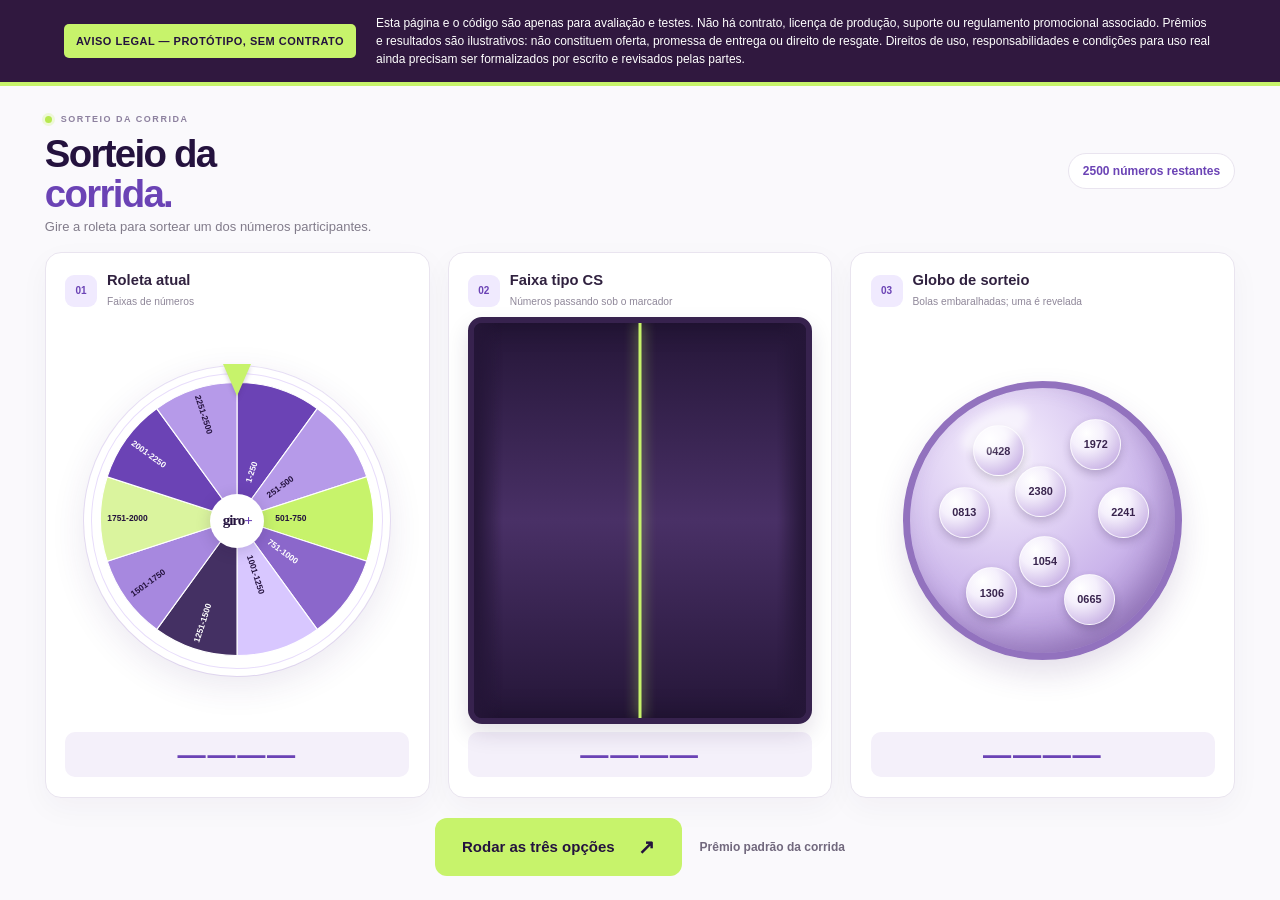
==== index.html @ d80c9647 "working dir" ====
<!doctype html>
<html lang="pt-BR"><head><meta charset="utf-8"><meta name="viewport" content="width=device-width,initial-scale=1"><meta name="theme-color" content="#24123e"><title>Giro+ - Comparativo de sorteio</title><link rel="stylesheet" href="style.css"><link rel="stylesheet" href="kiosk.css"><link rel="stylesheet" href="legal.css"><link rel="stylesheet" href="raffle.css"><link rel="stylesheet" href="compare.css"></head>
<body class="wheel-page compare-page"><header class="topbar"><a class="brand" href="index.html"><span class="brand-mark">&#10022;</span> giro<span class="brand-light">+</span></a><a class="admin-link" href="admin.html">Painel admin <span>&#8599;</span></a></header>
<aside class="prototype-legal" role="note"><strong class="legal-badge">AVISO LEGAL &mdash; PROT&Oacute;TIPO, SEM CONTRATO</strong><p>Esta p&aacute;gina e o c&oacute;digo s&atilde;o apenas para avalia&ccedil;&atilde;o e testes. N&atilde;o h&aacute; contrato, licen&ccedil;a de produ&ccedil;&atilde;o, suporte ou regulamento promocional associado. Pr&ecirc;mios e resultados s&atilde;o ilustrativos: n&atilde;o constituem oferta, promessa de entrega ou direito de resgate. Direitos de uso, responsabilidades e condi&ccedil;&otilde;es para uso real ainda precisam ser formalizados por escrito e revisados pelas partes.</p></aside>
<main class="compare-shell"><section class="compare-heading"><div><span class="eyebrow"><i></i> SORTEIO DA CORRIDA</span><h1 id="wheelTitle">Sorteie um<br><em>n&uacute;mero.</em></h1><p id="wheelSubtitle">Um n&uacute;mero aleat&oacute;rio de 1 a 2500. O mesmo resultado aparece nas tr&ecirc;s propostas.</p></div><span id="numberCount" class="prize-count">2500 n&uacute;meros restantes</span></section>
<section class="variant-grid" aria-label="Compare tr&ecirc;s estilos de sorteio">
  <article class="variant-card"><div class="variant-title"><span class="variant-index">01</span><div><h2>Roleta atual</h2><small>Faixas de n&uacute;meros</small></div></div><div class="current-wheel-stage"><div class="wheel-frame"><div class="wheel-pointer"></div><svg id="wheelSvg" viewBox="0 0 500 500" role="img" aria-label="Roleta de faixas de n&uacute;meros"></svg><div class="wheel-hub"><span>giro</span><b>+</b></div></div></div><div class="variant-result" id="wheelNumberResult">&mdash;&mdash;&mdash;&mdash;</div></article>
  <article class="variant-card"><div class="variant-title"><span class="variant-index">02</span><div><h2>Faixa tipo CS</h2><small>N&uacute;meros passando sob o marcador</small></div></div><div class="crate-window"><div class="crate-marker"></div><div class="crate-track" id="crateTrack"></div></div><div class="variant-result" id="crateNumberResult">&mdash;&mdash;&mdash;&mdash;</div></article>
  <article class="variant-card"><div class="variant-title"><span class="variant-index">03</span><div><h2>Globo de sorteio</h2><small>Bolas embaralhadas; uma &eacute; revelada</small></div></div><div class="globe-stage"><div class="lottery-globe" id="lotteryGlobe"><span class="globe-shine"></span><div class="ball-cloud"><i class="number-ball ball-a">0428</i><i class="number-ball ball-b">1972</i><i class="number-ball ball-c">0813</i><i class="number-ball ball-d">2241</i><i class="number-ball ball-e">1306</i><i class="number-ball ball-f">0665</i><i class="number-ball ball-g">2380</i><i class="number-ball ball-h">1054</i></div><div class="globe-winner" id="globeWinner">----</div></div></div><div class="variant-result" id="globeNumberResult">&mdash;&mdash;&mdash;&mdash;</div></article>
</section>
<section class="compare-controls"><button id="spinButton" class="button button-lime" type="button">Rodar as tr&ecirc;s op&ccedil;&otilde;es <span>&#8599;</span></button><span id="prizeNameLabel" class="prize-label">Pr&ecirc;mio padr&atilde;o da corrida</span></section></main>
<footer class="footer"><span>UM SORTEIO <b>&#10022;</b> TR&Ecirc;S FORMAS DE REVELAR</span><span>1 A 2500 &bull; SEM REPETI&Ccedil;&Atilde;O</span></footer>
<dialog id="resultDialog" class="result-dialog"><button id="closeDialog" class="dialog-close" aria-label="Fechar">&times;</button><span class="eyebrow"><i></i> N&Uacute;MERO SORTEADO</span><div class="result-image number-result-image" id="resultImage">#0000</div><h2 id="resultNumber">N&uacute;mero 0000</h2><p id="resultDescription">Pr&ecirc;mio padr&atilde;o da corrida</p><div class="winner-mark">&#10022;</div><button id="doneButton" class="button button-lime">Continuar <span>&#8599;</span></button></dialog><script src="app.js"></script></body></html>
---- style.css ----
:root{--ink:#24123e;--purple:#6b43b5;--lilac:#d8c7ff;--lime:#c7f36b;--paper:#faf9fc;--muted:#878091;--line:#edeaf2}*{box-sizing:border-box}body{margin:0;background:var(--paper);color:var(--ink);font-family:'DM Sans',Arial,sans-serif}.topbar{height:80px;padding:0 7.2%;display:flex;align-items:center;justify-content:space-between;border-bottom:1px solid rgba(36,18,62,.07);position:relative;z-index:2}.brand{text-decoration:none;color:var(--ink);font:800 24px Manrope,sans-serif;letter-spacing:-1.5px}.brand-mark{color:var(--purple);font-size:21px;margin-right:6px}.brand-light{color:var(--purple)}.admin-link{font-size:12px;font-weight:700;letter-spacing:.02em;color:var(--ink);text-decoration:none}.admin-link span{color:var(--purple);margin-left:5px}.wheel-page{min-height:100vh;background:radial-gradient(ellipse at 77% 53%,#f1eaff 0,rgba(241,234,255,.36) 27%,transparent 54%),#faf9fc}.wheel-layout{max-width:1200px;margin:0 auto;min-height:calc(100vh - 140px);padding:48px 7.2% 42px;display:grid;grid-template-columns: .85fr 1.15fr;align-items:center;gap:35px}.wheel-copy{padding-bottom:15px}.eyebrow{display:inline-flex;align-items:center;gap:9px;color:#8d819f;font-size:9px;font-weight:700;letter-spacing:.17em}.eyebrow i,.admin-bottom i,.live-pill i{display:inline-block;width:7px;height:7px;border-radius:50%;background:#b7e84f;box-shadow:0 0 0 3px rgba(199,243,107,.25)}h1,h2,p{margin-top:0}.wheel-copy h1,.admin-heading h1{font:600 clamp(47px,5.2vw,68px)/1.06 Manrope,sans-serif;letter-spacing:-3.6px;margin:23px 0 17px}.wheel-copy h1 em,.admin-heading h1 em{font-style:normal;color:var(--purple)}.wheel-copy>p,.admin-heading p{color:#817b8a;font-size:14px;line-height:1.7;margin:0 0 30px}.wheel-cta{display:flex;align-items:center;gap:16px;flex-wrap:wrap}.button{height:49px;padding:0 21px;border:0;border-radius:8px;font:700 12px 'DM Sans',sans-serif;display:inline-flex;align-items:center;justify-content:center;gap:23px;cursor:pointer;transition:transform .18s,box-shadow .18s}.button:hover{transform:translateY(-2px);box-shadow:0 8px 20px #24123e1c}.button:disabled{opacity:.55;cursor:wait;transform:none}.button span{font-size:16px}.button-lime{background:var(--lime);color:var(--ink)}.button-purple{background:var(--purple);color:white}.button-dark{background:var(--ink);color:white}.prize-count{font-size:11px;color:#918a9a}.event-note{display:flex;align-items:center;gap:12px;margin-top:53px;color:#817b8a;font-size:11px;line-height:1.7}.event-note strong{color:var(--ink);font-weight:700}.note-icon{width:34px;height:34px;background:#eee7fc;color:var(--purple);border-radius:10px;display:grid;place-items:center;font-size:17px}.wheel-stage{display:flex;align-items:center;flex-direction:column;position:relative}.wheel-glow{position:absolute;width:min(90%,470px);aspect-ratio:1;border-radius:50%;background:#d6c3ff52;filter:blur(32px);top:6%;}.wheel-frame{position:relative;width:min(100%,460px);aspect-ratio:1;padding:16px;border-radius:50%;background:white;box-shadow:0 25px 65px #42246d20,0 0 0 1px #ece4f8;z-index:1}.wheel-frame:before{content:'';position:absolute;inset:7px;border:1px solid #e8ddfb;border-radius:50%;pointer-events:none}.wheel-frame svg{height:100%;width:100%;border-radius:50%;transition:transform 5.4s cubic-bezier(.12,.73,.08,1)}.wheel-pointer{position:absolute;z-index:2;top:-2px;left:50%;transform:translateX(-50%);width:0;height:0;border-left:14px solid transparent;border-right:14px solid transparent;border-top:36px solid var(--lime);filter:drop-shadow(0 3px 2px #421c5830)}.wheel-hub{position:absolute;z-index:2;top:50%;left:50%;transform:translate(-50%,-50%);width:73px;height:73px;border-radius:50%;background:white;box-shadow:0 3px 15px #24123e2b;display:flex;align-items:center;justify-content:center;font:800 18px Manrope;letter-spacing:-1px}.wheel-hub b{color:var(--purple)}.wheel-caption{display:flex;align-items:center;gap:12px;margin-top:22px;color:#988ea6;font-size:8px;letter-spacing:.15em;font-weight:700}.caption-line{height:1px;width:29px;background:#dcd3e8}.footer{height:60px;padding:0 7.2%;display:flex;align-items:center;justify-content:space-between;border-top:1px solid #eeeaf3;color:#9a93a2;font-size:8px;font-weight:700;letter-spacing:.13em}.footer b{color:var(--purple);font-size:12px;margin:0 4px}.result-dialog{width:min(410px,calc(100% - 32px));border:0;border-radius:18px;padding:39px;text-align:center;color:var(--ink);box-shadow:0 25px 100px #24123e42;overflow:visible}.result-dialog::backdrop{background:#211136a8;backdrop-filter:blur(5px)}.result-dialog .eyebrow{justify-content:center}.dialog-close{position:absolute;right:14px;top:12px;border:0;background:transparent;font-size:25px;color:#93899f;cursor:pointer}.result-image{height:115px;width:150px;margin:24px auto 13px;border-radius:15px;background:#f2ecfb center/cover no-repeat;display:grid;place-items:center;color:var(--purple);font-size:34px}.result-dialog h2{font:800 28px Manrope;letter-spacing:-1px;margin:0 0 8px}.result-dialog p{color:#817b8a;font-size:13px;line-height:1.6;margin:0 0 20px}.winner-mark{position:absolute;top:91px;right:90px;color:#a77cf1}.admin-page{background:#f8f7fa;min-height:100vh}.admin-shell{max-width:1120px;margin:0 auto;padding:52px 35px 35px}.admin-heading{display:flex;align-items:flex-end;justify-content:space-between;margin-bottom:35px}.admin-heading h1{font-size:47px;margin:14px 0 10px;letter-spacing:-2.4px}.admin-heading p{margin-bottom:0;font-size:13px}.live-pill{margin-bottom:15px;border:1px solid #e9e5ef;background:white;padding:11px 14px;border-radius:30px;color:#726b7b;font-size:10px;display:flex;align-items:center;gap:9px}.live-pill i{width:6px;height:6px}.admin-grid{display:grid;grid-template-columns:.82fr 1.18fr;gap:19px;align-items:start}.panel{background:white;border:1px solid #efedf2;border-radius:14px;padding:25px 26px;box-shadow:0 5px 20px #29164908}.panel-title{display:flex;align-items:center;gap:13px;margin-bottom:24px}.panel-icon{height:38px;width:38px;display:grid;place-items:center;border-radius:10px;background:#f0eafe;color:var(--purple);font-size:18px}.lime-icon{background:#f2f8e6;color:#739f26}.panel-title h2{font:700 16px Manrope;margin:0 0 4px;letter-spacing:-.3px}.panel-title p{font-size:10px;color:#928c99;margin:0;line-height:1.5}.settings-form,.prize-form{display:flex;flex-direction:column;gap:16px}.settings-form label,.prize-form label{display:flex;flex-direction:column;gap:7px;color:#686170;font-size:10px;font-weight:700}.settings-form input,.prize-form input:not([type=file]){width:100%;height:40px;border:1px solid #e9e6ed;border-radius:7px;padding:0 12px;color:var(--ink);font:500 11px 'DM Sans',sans-serif;outline:none;background:white}.settings-form input:focus,.prize-form input:focus{border-color:#a889dc;box-shadow:0 0 0 3px #6b43b514}.settings-form .button{margin-top:4px;width:max-content;height:42px}.offline-note{border-top:1px solid #f0edf3;margin-top:22px;padding-top:18px;display:flex;gap:10px;color:var(--purple);font-size:15px}.offline-note div{display:flex;flex-direction:column;gap:4px}.offline-note b{font-size:10px;color:#554d61}.offline-note small{font-size:9px;color:#96909d}.prizes-title{margin-bottom:20px}.count-chip{margin-left:auto;padding:6px 9px;background:#f4f8eb;border-radius:20px;color:#718b38;font-size:9px;font-weight:700;white-space:nowrap}.prize-form{padding:17px;background:#faf9fc;border:1px solid #f0edf4;border-radius:10px;gap:12px}.form-row{display:grid;grid-template-columns:1fr 90px;gap:12px}.prize-form input:not([type=file]){height:36px;background:white}.image-row{display:flex;align-items:center;gap:12px}.image-picker{height:49px;flex:1;border:1px dashed #dcd5e6;border-radius:7px;padding:0 11px;flex-direction:row!important;align-items:center;cursor:pointer}.image-picker input{position:absolute;width:1px;height:1px;opacity:0}.upload-icon{height:27px;width:27px;border-radius:7px;background:#efe9fa;display:grid;place-items:center;color:var(--purple);font-size:15px}.image-picker span:last-child{display:flex;flex-direction:column;gap:3px}.image-picker b{font-size:9px;color:#5e5668}.image-picker small{font-size:8px;color:#9b95a1;font-weight:400}.image-preview{width:50px;height:49px;border-radius:7px;background:#f0eafe center/cover;display:grid;place-items:center;color:var(--purple);font-size:18px}.prize-form>.button{height:40px;width:max-content;font-size:10px}.prize-list{margin-top:8px}.prize-row{display:flex;align-items:center;gap:12px;padding:13px 1px;border-bottom:1px solid #f0edf2}.prize-thumb{width:42px;height:42px;border-radius:9px;flex:none;display:grid;place-items:center;background:#f1ebfa center/cover;color:var(--purple);font-size:17px}.prize-info{min-width:0;flex:1}.prize-info b{display:block;font-size:11px;color:#383043;white-space:nowrap;overflow:hidden;text-overflow:ellipsis}.prize-info small{display:block;color:#938d9a;font-size:9px;margin-top:4px;white-space:nowrap;overflow:hidden;text-overflow:ellipsis}.stock-control{display:flex;align-items:center;gap:7px;color:#706a77;font-size:10px}.stock-control button,.delete-prize{border:0;background:#f4f1f7;color:#6b43b5;border-radius:6px;width:24px;height:24px;font-weight:700;cursor:pointer}.delete-prize{margin-left:7px;color:#a38ea8;background:transparent;font-size:15px}.empty-state{padding:30px 10px;display:flex;flex-direction:column;align-items:center;gap:7px;color:#aaa2b1}.empty-state span{font-size:22px;color:#a88ad8}.empty-state b{font-size:11px;color:#716a7b}.empty-state small{font-size:9px}.admin-bottom{display:flex;justify-content:space-between;padding:18px 3px;color:#9a93a2;font-size:8px;letter-spacing:.13em;font-weight:700}.admin-bottom span{display:flex;align-items:center;gap:8px}.admin-bottom i{width:6px;height:6px}.admin-bottom a{font-size:10px;letter-spacing:0;text-decoration:none;color:var(--purple)}.admin-bottom b{margin-left:5px}
.form-actions{display:flex;align-items:center;gap:13px}.cancel-edit{border:0;background:transparent;color:#82798c;font:600 10px 'DM Sans',sans-serif;cursor:pointer}.prize-row .edit-prize{border:0;background:#f4f1f7;color:#6b43b5;border-radius:6px;padding:6px 8px;font:600 9px 'DM Sans',sans-serif;cursor:pointer}
@media(max-width:800px){.topbar{height:67px;padding:0 22px}.wheel-layout{grid-template-columns:1fr;padding:44px 24px 35px;gap:28px}.wheel-copy{text-align:center}.wheel-copy h1{font-size:52px;margin:17px 0 12px}.wheel-copy>p{margin-bottom:21px}.wheel-cta{justify-content:center}.event-note{justify-content:center;margin-top:22px}.wheel-frame{width:min(88vw,410px)}.wheel-stage{order:2}.footer{padding:0 22px}.admin-shell{padding:36px 20px 25px}.admin-heading{align-items:flex-start;flex-direction:column;gap:13px}.admin-heading h1{font-size:43px}.live-pill{margin:0}.admin-grid{grid-template-columns:1fr}.settings-panel,.prizes-panel{padding:21px}.admin-bottom{gap:15px;align-items:flex-start;flex-direction:column}}@media(max-width:420px){.wheel-copy h1{font-size:44px}.wheel-frame{padding:12px}.wheel-caption{font-size:7px;gap:7px}.wheel-caption .caption-line{width:18px}.prizes-title{flex-wrap:wrap}.count-chip{margin-left:auto}}
---- kiosk.css ----
.wheel-page {
  display: flex;
  flex-direction: column;
  height: 100vh;
  height: 100svh;
  min-height: 100vh;
  min-height: 100svh;
  overflow-x: hidden;
  background: #faf9fc;
}

.wheel-page .topbar,
.wheel-page .footer,
.wheel-page .event-note,
.wheel-page .wheel-caption,
.wheel-page .wheel-glow,
.wheel-page .wheel-copy .eyebrow,
.wheel-page .admin-link {
  display: none;
}

.wheel-page .wheel-layout {
  flex: 1 1 auto;
  max-width: 1500px;
  min-height: 0;
  grid-template-columns: minmax(340px, .8fr) minmax(500px, 1.2fr);
  gap: clamp(24px, 5vw, 80px);
  padding: clamp(24px, 5vh, 64px) clamp(28px, 6vw, 90px);
}

.wheel-page .wheel-copy {
  padding: 0;
}

.wheel-page .wheel-copy h1 {
  font-size: clamp(58px, 6.3vw, 86px);
  letter-spacing: -4px;
  margin: 0 0 20px;
}

.wheel-page .wheel-copy > p {
  font-size: clamp(17px, 1.5vw, 21px);
  margin: 0 0 34px;
}

.wheel-page .wheel-cta {
  gap: 18px;
}

.wheel-page .wheel-cta .button {
  min-height: 64px;
  padding: 0 28px;
  border-radius: 12px;
  font-size: 17px;
  gap: 28px;
}

.wheel-page .wheel-cta .button span {
  font-size: 22px;
}

.wheel-page .prize-count {
  font-size: 14px;
}

.wheel-page .wheel-frame {
  width: min(100%, 52vh, 650px);
  padding: 19px;
}

.wheel-page .wheel-pointer {
  border-left-width: 19px;
  border-right-width: 19px;
  border-top-width: 45px;
}

.wheel-page .wheel-hub {
  width: 90px;
  height: 90px;
  font-size: 22px;
}

@media (orientation: portrait) {
  .wheel-page .wheel-layout {
    display: flex;
    flex-direction: column;
    justify-content: center;
    gap: clamp(16px, 3vh, 34px);
    padding: clamp(18px, 3vh, 38px) 24px;
  }

  .wheel-page .wheel-copy {
    width: min(100%, 720px);
    text-align: center;
  }

  .wheel-page .wheel-copy h1 {
    font-size: clamp(40px, 7vw, 68px);
    letter-spacing: -2.5px;
    margin: 0 0 10px;
  }

  .wheel-page .wheel-copy > p {
    font-size: clamp(15px, 2.1vw, 20px);
    margin: 0 0 18px;
  }

  .wheel-page .wheel-cta {
    justify-content: center;
  }

  .wheel-page .wheel-frame {
    width: min(76vw, 47vh, 700px);
    padding: 15px;
  }
}

@media (max-width: 800px) and (orientation: landscape) {
  .wheel-page .wheel-layout {
    min-height: 100vh;
    min-height: 100svh;
    grid-template-columns: minmax(230px, .8fr) minmax(260px, 1.2fr);
    gap: 18px;
    padding: 18px 24px;
  }

  .wheel-page .wheel-copy h1 {
    font-size: clamp(38px, 7vh, 58px);
    letter-spacing: -2px;
    margin: 0 0 12px;
  }

  .wheel-page .wheel-copy > p {
    font-size: 15px;
    margin-bottom: 18px;
  }

  .wheel-page .wheel-cta .button {
    min-height: 54px;
    padding: 0 17px;
    font-size: 14px;
  }

  .wheel-page .wheel-frame {
    width: min(100%, 50vh);
    padding: 12px;
  }
}
---- legal.css ----
.prototype-legal {
  position: relative;
  z-index: 5;
  display: grid;
  grid-template-columns: max-content minmax(0, 1fr);
  align-items: center;
  gap: 14px 20px;
  padding: 14px clamp(18px, 5vw, 72px);
  border-bottom: 4px solid #c7f36b;
  background: #30183f;
  color: #fff;
  font: 500 12px/1.5 Arial, sans-serif;
}

.prototype-legal .legal-badge {
  padding: 9px 12px;
  border-radius: 5px;
  background: #c7f36b;
  color: #24123e;
  font-size: 11px;
  font-weight: 800;
  letter-spacing: .045em;
  white-space: nowrap;
}

.prototype-legal p {
  max-width: 1450px;
  margin: 0;
}

.wheel-page .wheel-layout {
  min-height: 0;
}

@media (max-width: 800px) {
  .prototype-legal {
    grid-template-columns: 1fr;
    gap: 7px;
    padding: 10px 14px;
    font-size: 11px;
    line-height: 1.35;
  }

  .prototype-legal .legal-badge {
    justify-self: start;
    padding: 6px 9px;
    font-size: 10px;
  }
}
---- raffle.css ----
.raffle-stats {
  display: grid;
  grid-template-columns: repeat(2, minmax(0, 1fr));
  gap: 16px;
  margin-bottom: 19px;
}

.stat-card {
  display: flex;
  min-height: 122px;
  flex-direction: column;
  align-items: flex-start;
  justify-content: center;
  gap: 5px;
}

.stat-card > span {
  color: #80788a;
  font-size: 9px;
  font-weight: 800;
  letter-spacing: .12em;
}

.stat-card > b {
  color: #6b43b5;
  font: 800 36px/1.1 Manrope, Arial, sans-serif;
  letter-spacing: -1.5px;
}

.stat-card > small {
  color: #928c99;
  font-size: 10px;
}

.settings-form label {
  margin-bottom: 1px;
}

.reset-draw {
  width: 100%;
  margin-top: 22px;
  padding: 12px;
  border: 1px solid #eedbdf;
  border-radius: 7px;
  background: #fff8f8;
  color: #a3475a;
  font: 700 10px 'DM Sans', Arial, sans-serif;
  cursor: pointer;
}

.winner-history {
  max-height: 430px;
  overflow-y: auto;
}

.winner-row {
  display: flex;
  align-items: center;
  gap: 12px;
  padding: 13px 2px;
  border-bottom: 1px solid #f0edf2;
}

.winner-order {
  display: grid;
  width: 29px;
  height: 29px;
  flex: none;
  place-items: center;
  border-radius: 8px;
  background: #f0eafe;
  color: #6b43b5;
  font-size: 10px;
  font-weight: 800;
}

.winner-row b {
  flex: 1;
  color: #383043;
  font: 700 13px Manrope, Arial, sans-serif;
}

.winner-row small {
  color: #928c99;
  font-size: 9px;
}

.number-result-image {
  width: 210px;
  height: 130px;
  background: #f0eafe;
  color: #6b43b5;
  font: 800 42px Manrope, Arial, sans-serif;
}

@media (max-width: 800px) {
  .raffle-stats {
    gap: 10px;
  }

  .stat-card {
    min-height: 105px;
    padding: 17px;
  }

  .stat-card > b {
    font-size: 30px;
  }

  .winner-row small {
    max-width: 125px;
    text-align: right;
  }
}
---- compare.css ----
.compare-page .topbar,
.compare-page .footer {
  display: none;
}

.compare-page {
  min-height: 100vh;
  min-height: 100svh;
}

.compare-shell {
  display: flex;
  min-height: 0;
  flex: 1 1 auto;
  flex-direction: column;
  gap: clamp(12px, 2vh, 24px);
  width: 100%;
  max-width: 1720px;
  margin: 0 auto;
  padding: clamp(16px, 2.5vh, 28px) clamp(18px, 3.5vw, 58px);
}

.compare-heading {
  display: flex;
  align-items: center;
  justify-content: space-between;
  gap: 22px;
}

.compare-heading h1 {
  margin: 7px 0 5px;
  font: 700 clamp(28px, 3vw, 42px)/1.05 Manrope, Arial, sans-serif;
  letter-spacing: -1.7px;
}

.compare-heading h1 em {
  color: #6b43b5;
  font-style: normal;
}

.compare-heading p {
  margin: 0;
  color: #817b8a;
  font-size: 13px;
}

.compare-heading .prize-count {
  flex: none;
  padding: 10px 14px;
  border: 1px solid #e9e4ef;
  border-radius: 24px;
  background: #fff;
  color: #6b43b5;
  font-size: 12px;
  font-weight: 700;
}

.variant-grid {
  display: grid;
  min-height: 0;
  flex: 1 1 auto;
  grid-template-columns: repeat(3, minmax(0, 1fr));
  gap: clamp(10px, 1.4vw, 22px);
}

.variant-card {
  display: flex;
  min-width: 0;
  flex-direction: column;
  align-items: center;
  justify-content: space-between;
  gap: 8px;
  padding: clamp(12px, 1.5vw, 22px);
  overflow: hidden;
  border: 1px solid #e9e4ef;
  border-radius: 16px;
  background: #fff;
  box-shadow: 0 10px 30px #2916490a;
}

.variant-title {
  display: flex;
  width: 100%;
  align-items: center;
  gap: 10px;
}

.variant-index {
  display: grid;
  width: 32px;
  height: 32px;
  flex: none;
  place-items: center;
  border-radius: 9px;
  background: #f0eafe;
  color: #6b43b5;
  font-size: 10px;
  font-weight: 800;
}

.variant-title h2 {
  margin: 0 0 3px;
  color: #30213f;
  font: 700 clamp(13px, 1.15vw, 17px) Manrope, Arial, sans-serif;
}

.variant-title small {
  color: #8f8799;
  font-size: clamp(9px, .8vw, 11px);
}

.current-wheel-stage {
  display: grid;
  width: 100%;
  flex: 1;
  place-items: center;
}

.compare-page .wheel-frame {
  width: min(100%, 34vh, 390px);
  padding: 12px;
  box-shadow: 0 10px 35px #42246d1b, 0 0 0 1px #ece4f8;
}

.compare-page .wheel-hub {
  width: 54px;
  height: 54px;
  font-size: 15px;
}

.compare-page .wheel-pointer {
  border-left-width: 14px;
  border-right-width: 14px;
  border-top-width: 32px;
}

.variant-result {
  display: grid;
  min-height: 45px;
  width: 100%;
  place-items: center;
  border-radius: 10px;
  background: #f4f0fa;
  color: #6b43b5;
  font: 800 clamp(19px, 2.2vw, 30px) Manrope, Arial, sans-serif;
  letter-spacing: .06em;
}

.crate-window {
  position: relative;
  display: flex;
  width: 100%;
  height: clamp(150px, 25vh, 270px);
  flex: 1;
  align-items: center;
  overflow: hidden;
  border: 6px solid #37224e;
  border-radius: 14px;
  background: linear-gradient(180deg, #251638, #493066 50%, #251638);
  box-shadow: inset 0 0 25px #120b1f8c, 0 10px 22px #24123e20;
}

.crate-window::before,
.crate-window::after {
  position: absolute;
  z-index: 2;
  top: 0;
  bottom: 0;
  width: 28px;
  content: '';
  pointer-events: none;
}

.crate-window::before {
  left: 0;
  background: linear-gradient(90deg, #251638, transparent);
}

.crate-window::after {
  right: 0;
  background: linear-gradient(270deg, #251638, transparent);
}

.crate-track {
  display: flex;
  height: 100%;
  align-items: center;
  gap: 10px;
  padding: 0 12px;
  transform: translateX(0);
  will-change: transform;
}

.crate-cell {
  display: grid;
  width: clamp(72px, 7vw, 100px);
  height: clamp(90px, 14vh, 145px);
  flex: none;
  place-items: center;
  border: 2px solid #a98ad4;
  border-radius: 9px;
  background: linear-gradient(145deg, #f6f0ff, #d4c1f1);
  box-shadow: inset 0 0 0 4px #fff8;
  color: #30213f;
  font: 800 clamp(16px, 1.6vw, 23px) Manrope, Arial, sans-serif;
}

.crate-cell.is-winner {
  border-color: #d8ff89;
  background: linear-gradient(145deg, #e9ffb8, #c7f36b);
  box-shadow: 0 0 24px #c7f36b9c, inset 0 0 0 4px #fff9;
  color: #24123e;
}

.crate-marker {
  position: absolute;
  z-index: 3;
  top: 0;
  bottom: 0;
  left: 50%;
  width: 3px;
  transform: translateX(-50%);
  background: #c7f36b;
  box-shadow: 0 0 13px #c7f36b;
}

.globe-stage {
  display: grid;
  width: 100%;
  flex: 1;
  place-items: center;
}

.lottery-globe {
  position: relative;
  display: grid;
  width: min(62vw, 31vh, 285px);
  aspect-ratio: 1;
  place-items: center;
  overflow: hidden;
  border: 7px solid #9272be;
  border-radius: 50%;
  background: radial-gradient(circle at 35% 26%, #ffffffd9 0 4%, #eee5fa 12%, #cbb5eb 57%, #8d6aba 100%);
  box-shadow: inset -10px -12px 26px #4b2c7040, 0 14px 30px #42246d25;
}

.globe-shine {
  position: absolute;
  z-index: 2;
  top: 9%;
  left: 18%;
  width: 28%;
  height: 13%;
  transform: rotate(-28deg);
  border-radius: 50%;
  background: #ffffff8c;
  filter: blur(4px);
}

.ball-cloud {
  position: absolute;
  inset: 10%;
  transition: transform .5s ease;
}

.number-ball {
  position: absolute;
  display: grid;
  width: 24%;
  aspect-ratio: 1;
  place-items: center;
  border: 1px solid #ffffffc9;
  border-radius: 50%;
  background: radial-gradient(circle at 32% 27%, #fff, #f5f0fc 33%, #b89bdc 100%);
  box-shadow: 0 4px 8px #321c4c3d;
  color: #39244e;
  font: 800 clamp(8px, .85vw, 12px) Arial, sans-serif;
}

.ball-a { top: 5%; left: 17%; }
.ball-b { top: 2%; right: 13%; }
.ball-c { top: 34%; left: 1%; }
.ball-d { top: 34%; right: 0; }
.ball-e { bottom: 4%; left: 14%; }
.ball-f { bottom: 1%; right: 16%; }
.ball-g { top: 24%; left: 37%; }
.ball-h { bottom: 19%; left: 39%; }

.lottery-globe.is-spinning .ball-cloud {
  animation: globe-tumble .48s linear infinite;
}

.lottery-globe.is-spinning .number-ball {
  animation: ball-jostle .28s ease-in-out infinite alternate;
}

.globe-winner {
  position: relative;
  z-index: 4;
  display: grid;
  width: 53%;
  aspect-ratio: 1;
  place-items: center;
  transform: scale(.72);
  border: 4px solid #fff;
  border-radius: 50%;
  background: radial-gradient(circle at 30% 25%, #efffc9, #c7f36b 70%, #8fbd3b);
  box-shadow: 0 8px 18px #24123e49, 0 0 0 7px #c7f36b46;
  color: #24123e;
  font: 800 clamp(18px, 2vw, 28px) Manrope, Arial, sans-serif;
  opacity: 0;
}

.lottery-globe.has-winner .globe-winner {
  animation: winner-pop .42s cubic-bezier(.2, .8, .2, 1) forwards;
}

.lottery-globe.has-winner .ball-cloud {
  opacity: .25;
  transition: opacity .3s ease;
}

@keyframes globe-tumble {
  to { transform: rotate(360deg); }
}

@keyframes ball-jostle {
  to { margin-top: 15px; }
}

@keyframes winner-pop {
  to { transform: scale(1); opacity: 1; }
}

.compare-controls {
  display: flex;
  align-items: center;
  justify-content: center;
  gap: 18px;
  min-height: 62px;
}

.compare-controls .button {
  min-height: 58px;
  padding: 0 27px;
  border-radius: 12px;
  font-size: 15px;
}

.compare-controls .button span {
  font-size: 20px;
}

.prize-label {
  color: #71687d;
  font-size: 12px;
  font-weight: 700;
}

@media (max-width: 900px) {
  .compare-heading h1 { font-size: 30px; }
  .compare-heading p { max-width: 460px; font-size: 11px; }
  .variant-grid { gap: 9px; }
  .variant-card { padding: 10px; }
  .variant-title { gap: 6px; }
  .variant-index { width: 25px; height: 25px; }
  .variant-title h2 { font-size: 12px; }
  .variant-title small { font-size: 8px; }
  .compare-page .wheel-frame { width: min(100%, 30vh, 270px); padding: 9px; }
  .crate-window { border-width: 4px; }
  .crate-track { gap: 6px; padding: 0 8px; }
  .crate-cell { width: clamp(58px, 8vw, 78px); }
  .lottery-globe { width: min(62vw, 28vh, 235px); }
}

@media (max-width: 650px) {
  .compare-page { height: auto; min-height: 100vh; }
  .compare-shell { overflow-y: auto; }
  .compare-heading { align-items: flex-start; flex-direction: column; gap: 8px; }
  .variant-grid { grid-template-columns: 1fr; }
  .variant-card { min-height: 310px; padding: 16px; }
  .compare-page .wheel-frame { width: min(72vw, 280px); }
  .crate-window { min-height: 175px; }
  .lottery-globe { width: min(60vw, 230px); }
  .compare-controls { flex-direction: column; gap: 7px; padding: 8px 0; }
}
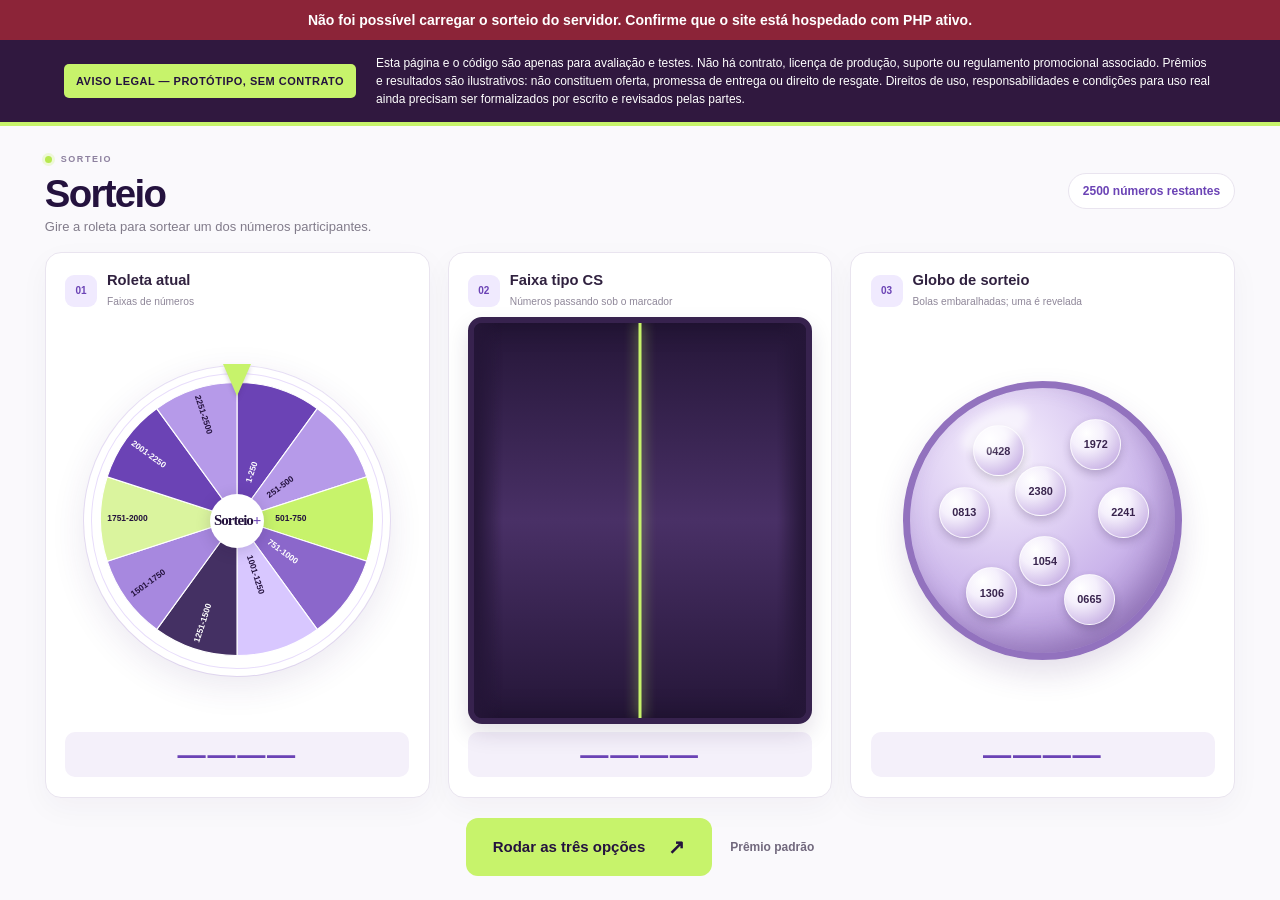
==== commit 61852b46: "whitelablezando" ====
--- a/index.html
+++ b/index.html
@@ -1,13 +1,13 @@
 <!doctype html>
-<html lang="pt-BR"><head><meta charset="utf-8"><meta name="viewport" content="width=device-width,initial-scale=1"><meta name="theme-color" content="#24123e"><title>Giro+ - Comparativo de sorteio</title><link rel="stylesheet" href="style.css"><link rel="stylesheet" href="kiosk.css"><link rel="stylesheet" href="legal.css"><link rel="stylesheet" href="raffle.css"><link rel="stylesheet" href="compare.css"></head>
-<body class="wheel-page compare-page"><header class="topbar"><a class="brand" href="index.html"><span class="brand-mark">&#10022;</span> giro<span class="brand-light">+</span></a><a class="admin-link" href="admin.html">Painel admin <span>&#8599;</span></a></header>
+<html lang="pt-BR"><head><meta charset="utf-8"><meta name="viewport" content="width=device-width,initial-scale=1"><meta name="theme-color" content="#24123e"><title>Sorteio</title><link rel="stylesheet" href="style.css?v=2"><link rel="stylesheet" href="kiosk.css?v=2"><link rel="stylesheet" href="legal.css?v=2"><link rel="stylesheet" href="raffle.css?v=2"><link rel="stylesheet" href="compare.css?v=2"></head>
+<body class="wheel-page compare-page"><header class="topbar"><a class="brand" href="index.html"><span class="brand-mark">&#10022;</span> Sorteio</a><a class="admin-link" href="admin.html">Painel admin <span>&#8599;</span></a></header>
 <aside class="prototype-legal" role="note"><strong class="legal-badge">AVISO LEGAL &mdash; PROT&Oacute;TIPO, SEM CONTRATO</strong><p>Esta p&aacute;gina e o c&oacute;digo s&atilde;o apenas para avalia&ccedil;&atilde;o e testes. N&atilde;o h&aacute; contrato, licen&ccedil;a de produ&ccedil;&atilde;o, suporte ou regulamento promocional associado. Pr&ecirc;mios e resultados s&atilde;o ilustrativos: n&atilde;o constituem oferta, promessa de entrega ou direito de resgate. Direitos de uso, responsabilidades e condi&ccedil;&otilde;es para uso real ainda precisam ser formalizados por escrito e revisados pelas partes.</p></aside>
-<main class="compare-shell"><section class="compare-heading"><div><span class="eyebrow"><i></i> SORTEIO DA CORRIDA</span><h1 id="wheelTitle">Sorteie um<br><em>n&uacute;mero.</em></h1><p id="wheelSubtitle">Um n&uacute;mero aleat&oacute;rio de 1 a 2500. O mesmo resultado aparece nas tr&ecirc;s propostas.</p></div><span id="numberCount" class="prize-count">2500 n&uacute;meros restantes</span></section>
+<main class="compare-shell"><section class="compare-heading"><div><span class="eyebrow"><i></i> SORTEIO</span><h1 id="wheelTitle">Sorteie um<br><em>n&uacute;mero.</em></h1><p id="wheelSubtitle">Um n&uacute;mero aleat&oacute;rio de 1 a 2500. O mesmo resultado aparece nas tr&ecirc;s propostas.</p></div><span id="numberCount" class="prize-count">2500 n&uacute;meros restantes</span></section>
 <section class="variant-grid" aria-label="Compare tr&ecirc;s estilos de sorteio">
-  <article class="variant-card"><div class="variant-title"><span class="variant-index">01</span><div><h2>Roleta atual</h2><small>Faixas de n&uacute;meros</small></div></div><div class="current-wheel-stage"><div class="wheel-frame"><div class="wheel-pointer"></div><svg id="wheelSvg" viewBox="0 0 500 500" role="img" aria-label="Roleta de faixas de n&uacute;meros"></svg><div class="wheel-hub"><span>giro</span><b>+</b></div></div></div><div class="variant-result" id="wheelNumberResult">&mdash;&mdash;&mdash;&mdash;</div></article>
+  <article class="variant-card"><div class="variant-title"><span class="variant-index">01</span><div><h2>Roleta atual</h2><small>Faixas de n&uacute;meros</small></div></div><div class="current-wheel-stage"><div class="wheel-frame"><div class="wheel-pointer"></div><svg id="wheelSvg" viewBox="0 0 500 500" role="img" aria-label="Roleta de faixas de n&uacute;meros"></svg><div class="wheel-hub"><span>Sorteio</span><b>+</b></div></div></div><div class="variant-result" id="wheelNumberResult">&mdash;&mdash;&mdash;&mdash;</div></article>
   <article class="variant-card"><div class="variant-title"><span class="variant-index">02</span><div><h2>Faixa tipo CS</h2><small>N&uacute;meros passando sob o marcador</small></div></div><div class="crate-window"><div class="crate-marker"></div><div class="crate-track" id="crateTrack"></div></div><div class="variant-result" id="crateNumberResult">&mdash;&mdash;&mdash;&mdash;</div></article>
   <article class="variant-card"><div class="variant-title"><span class="variant-index">03</span><div><h2>Globo de sorteio</h2><small>Bolas embaralhadas; uma &eacute; revelada</small></div></div><div class="globe-stage"><div class="lottery-globe" id="lotteryGlobe"><span class="globe-shine"></span><div class="ball-cloud"><i class="number-ball ball-a">0428</i><i class="number-ball ball-b">1972</i><i class="number-ball ball-c">0813</i><i class="number-ball ball-d">2241</i><i class="number-ball ball-e">1306</i><i class="number-ball ball-f">0665</i><i class="number-ball ball-g">2380</i><i class="number-ball ball-h">1054</i></div><div class="globe-winner" id="globeWinner">----</div></div></div><div class="variant-result" id="globeNumberResult">&mdash;&mdash;&mdash;&mdash;</div></article>
 </section>
-<section class="compare-controls"><button id="spinButton" class="button button-lime" type="button">Rodar as tr&ecirc;s op&ccedil;&otilde;es <span>&#8599;</span></button><span id="prizeNameLabel" class="prize-label">Pr&ecirc;mio padr&atilde;o da corrida</span></section></main>
+<section class="compare-controls"><button id="spinButton" class="button button-lime" type="button">Rodar as tr&ecirc;s op&ccedil;&otilde;es <span>&#8599;</span></button><span id="prizeNameLabel" class="prize-label">Pr&ecirc;mio padr&atilde;o</span></section></main>
 <footer class="footer"><span>UM SORTEIO <b>&#10022;</b> TR&Ecirc;S FORMAS DE REVELAR</span><span>1 A 2500 &bull; SEM REPETI&Ccedil;&Atilde;O</span></footer>
-<dialog id="resultDialog" class="result-dialog"><button id="closeDialog" class="dialog-close" aria-label="Fechar">&times;</button><span class="eyebrow"><i></i> N&Uacute;MERO SORTEADO</span><div class="result-image number-result-image" id="resultImage">#0000</div><h2 id="resultNumber">N&uacute;mero 0000</h2><p id="resultDescription">Pr&ecirc;mio padr&atilde;o da corrida</p><div class="winner-mark">&#10022;</div><button id="doneButton" class="button button-lime">Continuar <span>&#8599;</span></button></dialog><script src="app.js"></script></body></html>
+<dialog id="resultDialog" class="result-dialog"><button id="closeDialog" class="dialog-close" aria-label="Fechar">&times;</button><span class="eyebrow"><i></i> N&Uacute;MERO SORTEADO</span><div class="result-image number-result-image" id="resultImage">#0000</div><h2 id="resultNumber">N&uacute;mero 0000</h2><p id="resultDescription">Pr&ecirc;mio padr&atilde;o</p><div class="winner-mark">&#10022;</div><button id="doneButton" class="button button-lime">Continuar <span>&#8599;</span></button></dialog><script src="app.js?v=2"></script></body></html>
--- a/raffle.css
+++ b/raffle.css
@@ -112,3 +112,5 @@
     text-align: right;
   }
 }
+
+.server-error{position:sticky;top:0;z-index:1000;padding:12px 20px;background:#8c2438;color:#fff;text-align:center;font:600 14px Arial,sans-serif}
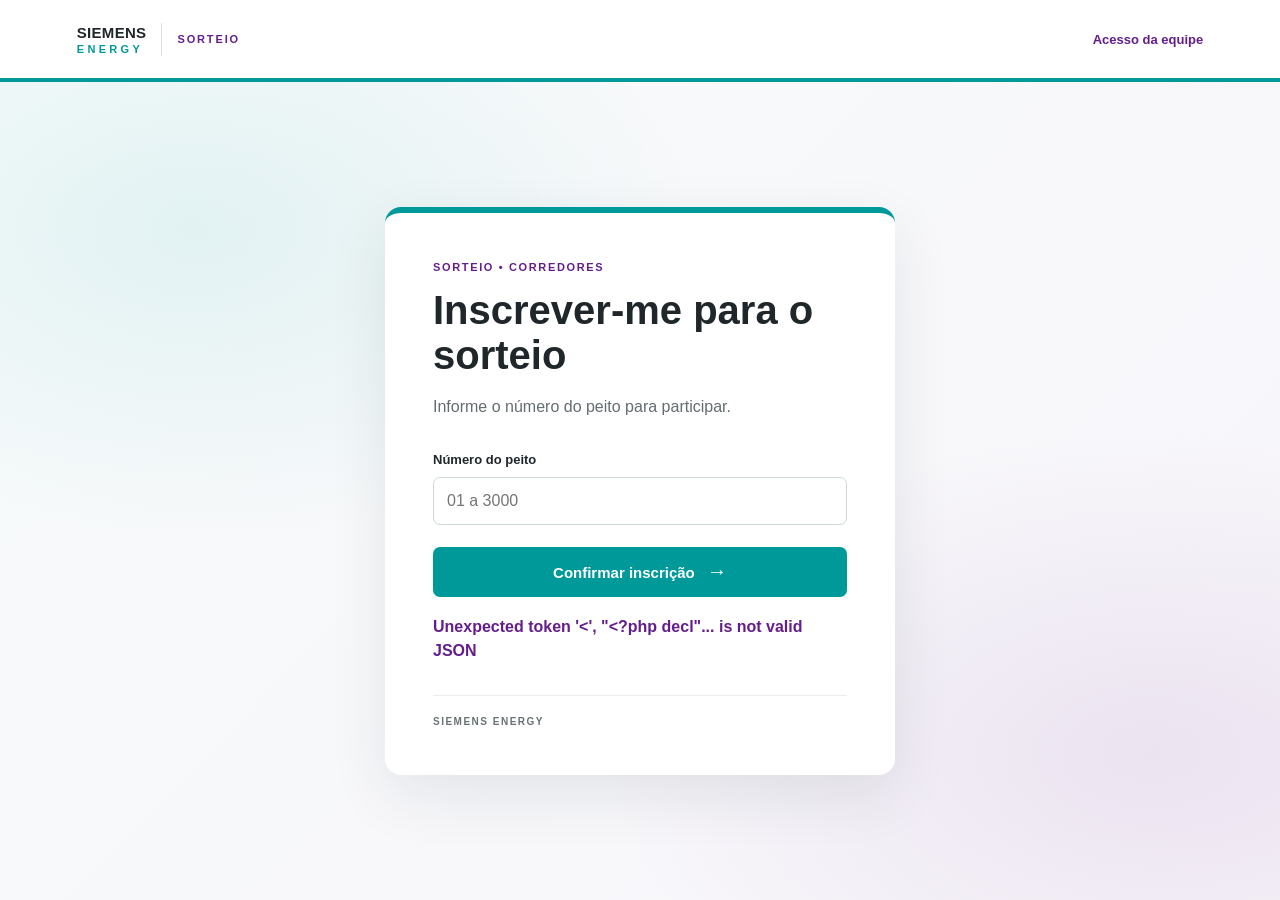
==== commit 04602333: "prod|versão de prod final" ====
--- a/index.html
+++ b/index.html
@@ -1,13 +1,7 @@
-<!doctype html>
-<html lang="pt-BR"><head><meta charset="utf-8"><meta name="viewport" content="width=device-width,initial-scale=1"><meta name="theme-color" content="#24123e"><title>Sorteio</title><link rel="stylesheet" href="style.css?v=2"><link rel="stylesheet" href="kiosk.css?v=2"><link rel="stylesheet" href="legal.css?v=2"><link rel="stylesheet" href="raffle.css?v=2"><link rel="stylesheet" href="compare.css?v=2"></head>
-<body class="wheel-page compare-page"><header class="topbar"><a class="brand" href="index.html"><span class="brand-mark">&#10022;</span> Sorteio</a><a class="admin-link" href="admin.html">Painel admin <span>&#8599;</span></a></header>
-<aside class="prototype-legal" role="note"><strong class="legal-badge">AVISO LEGAL &mdash; PROT&Oacute;TIPO, SEM CONTRATO</strong><p>Esta p&aacute;gina e o c&oacute;digo s&atilde;o apenas para avalia&ccedil;&atilde;o e testes. N&atilde;o h&aacute; contrato, licen&ccedil;a de produ&ccedil;&atilde;o, suporte ou regulamento promocional associado. Pr&ecirc;mios e resultados s&atilde;o ilustrativos: n&atilde;o constituem oferta, promessa de entrega ou direito de resgate. Direitos de uso, responsabilidades e condi&ccedil;&otilde;es para uso real ainda precisam ser formalizados por escrito e revisados pelas partes.</p></aside>
-<main class="compare-shell"><section class="compare-heading"><div><span class="eyebrow"><i></i> SORTEIO</span><h1 id="wheelTitle">Sorteie um<br><em>n&uacute;mero.</em></h1><p id="wheelSubtitle">Um n&uacute;mero aleat&oacute;rio de 1 a 2500. O mesmo resultado aparece nas tr&ecirc;s propostas.</p></div><span id="numberCount" class="prize-count">2500 n&uacute;meros restantes</span></section>
-<section class="variant-grid" aria-label="Compare tr&ecirc;s estilos de sorteio">
-  <article class="variant-card"><div class="variant-title"><span class="variant-index">01</span><div><h2>Roleta atual</h2><small>Faixas de n&uacute;meros</small></div></div><div class="current-wheel-stage"><div class="wheel-frame"><div class="wheel-pointer"></div><svg id="wheelSvg" viewBox="0 0 500 500" role="img" aria-label="Roleta de faixas de n&uacute;meros"></svg><div class="wheel-hub"><span>Sorteio</span><b>+</b></div></div></div><div class="variant-result" id="wheelNumberResult">&mdash;&mdash;&mdash;&mdash;</div></article>
-  <article class="variant-card"><div class="variant-title"><span class="variant-index">02</span><div><h2>Faixa tipo CS</h2><small>N&uacute;meros passando sob o marcador</small></div></div><div class="crate-window"><div class="crate-marker"></div><div class="crate-track" id="crateTrack"></div></div><div class="variant-result" id="crateNumberResult">&mdash;&mdash;&mdash;&mdash;</div></article>
-  <article class="variant-card"><div class="variant-title"><span class="variant-index">03</span><div><h2>Globo de sorteio</h2><small>Bolas embaralhadas; uma &eacute; revelada</small></div></div><div class="globe-stage"><div class="lottery-globe" id="lotteryGlobe"><span class="globe-shine"></span><div class="ball-cloud"><i class="number-ball ball-a">0428</i><i class="number-ball ball-b">1972</i><i class="number-ball ball-c">0813</i><i class="number-ball ball-d">2241</i><i class="number-ball ball-e">1306</i><i class="number-ball ball-f">0665</i><i class="number-ball ball-g">2380</i><i class="number-ball ball-h">1054</i></div><div class="globe-winner" id="globeWinner">----</div></div></div><div class="variant-result" id="globeNumberResult">&mdash;&mdash;&mdash;&mdash;</div></article>
-</section>
-<section class="compare-controls"><button id="spinButton" class="button button-lime" type="button">Rodar as tr&ecirc;s op&ccedil;&otilde;es <span>&#8599;</span></button><span id="prizeNameLabel" class="prize-label">Pr&ecirc;mio padr&atilde;o</span></section></main>
-<footer class="footer"><span>UM SORTEIO <b>&#10022;</b> TR&Ecirc;S FORMAS DE REVELAR</span><span>1 A 2500 &bull; SEM REPETI&Ccedil;&Atilde;O</span></footer>
-<dialog id="resultDialog" class="result-dialog"><button id="closeDialog" class="dialog-close" aria-label="Fechar">&times;</button><span class="eyebrow"><i></i> N&Uacute;MERO SORTEADO</span><div class="result-image number-result-image" id="resultImage">#0000</div><h2 id="resultNumber">N&uacute;mero 0000</h2><p id="resultDescription">Pr&ecirc;mio padr&atilde;o</p><div class="winner-mark">&#10022;</div><button id="doneButton" class="button button-lime">Continuar <span>&#8599;</span></button></dialog><script src="app.js?v=2"></script></body></html>
+<!doctype html><html lang="pt-BR"><head><meta charset="utf-8"><meta name="viewport" content="width=device-width,initial-scale=1"><meta name="theme-color" content="#009999"><title>Inscrever-me para o sorteio | Siemens Energy</title><link rel="stylesheet" href="siemens.css"></head>
+<body><header><a href="index.html" class="brand" aria-label="Siemens Energy Sorteio"><span class="brand-name">SIEMENS<span class="energy">ENERGY</span></span><span class="brand-divider"></span><span class="brand-event">SORTEIO</span></a><a href="sorteio.php" class="staff-link">Acesso da equipe</a></header><main><section class="card"><div class="eyebrow">SORTEIO • CORREDORES</div><h1 id="heading">Inscrever-me para o sorteio</h1><p id="intro">Informe o número do peito para participar.</p><form id="signup"><label for="numero">Número do peito</label><input id="numero" name="numero" type="number" min="1" max="3000" required placeholder="01 a 3000"><button>Confirmar inscrição <span aria-hidden="true">→</span></button></form><div id="message" role="status"></div><div class="brand-footer"><span>SIEMENS ENERGY</span></div></section></main>
+<script>
+const api=(a,data={})=>fetch('api.php?action='+a,{method:a==='status'?'GET':'POST',headers:{'Content-Type':'application/json'},body:a==='status'?undefined:JSON.stringify(data)}).then(async r=>{let x=await r.json();if(!r.ok)throw Error(x.error||'Erro no servidor');return x});
+async function check(){try{const x=await api('status');if(x.closed){document.getElementById('heading').textContent='Inscrições finalizadas';document.getElementById('intro').textContent='As inscrições para este sorteio foram encerradas.';document.getElementById('signup').hidden=true}}catch(e){document.getElementById('message').textContent=e.message}}
+document.getElementById('signup').addEventListener('submit',async e=>{e.preventDefault();const button=e.target.querySelector('button'),m=document.getElementById('message');button.disabled=true;m.textContent='';try{const x=await api('register',{numero:document.getElementById('numero').value});m.textContent=x.message;e.target.reset()}catch(err){m.textContent=err.message}finally{button.disabled=false}});check();
+</script></body></html>
--- a/siemens.css
+++ b/siemens.css
@@ -0,0 +1 @@
+:root{--teal:rgb(0,153,153);--violet:rgb(100,30,140);--ink:#20272b;--paper:#f5f7f7}*{box-sizing:border-box}body{margin:0;background:var(--paper);color:var(--ink);font:16px Arial,sans-serif}header{min-height:82px;padding:12px max(6vw,22px);display:flex;align-items:center;justify-content:space-between;gap:14px;background:#fff;border-bottom:4px solid var(--teal)}.brand{display:flex;align-items:center;gap:10px;color:var(--ink);text-decoration:none;letter-spacing:.04em}.brand-name{font-size:15px;font-weight:800;letter-spacing:.02em}.brand-name .energy{display:block;margin:2px 0 0;color:var(--teal);font-size:11px;letter-spacing:.3em}.brand-divider{height:33px;width:1px;background:#dce2e2;margin:0 5px}.brand-event{color:var(--violet);font-size:11px;font-weight:800;letter-spacing:.17em}.staff-link{color:var(--violet);font-size:13px;text-decoration:none;font-weight:700;white-space:nowrap}main{min-height:calc(100vh - 82px);display:grid;place-items:center;padding:clamp(16px,4vw,36px);background:radial-gradient(ellipse at 15% 18%,#00999916,transparent 33%),radial-gradient(ellipse at 90% 82%,#641e8c16,transparent 34%),linear-gradient(135deg,#f7fbfb,#f8f5fa)}.card{width:min(100%,510px);min-width:0;position:relative;background:white;padding:clamp(25px,6vw,48px);border-radius:16px;box-shadow:0 20px 60px #14292b17;border-top:6px solid var(--teal)}.eyebrow{color:var(--violet);font-size:11px;font-weight:700;letter-spacing:.15em}h1{font-size:clamp(30px,7vw,40px);line-height:1.12;margin:15px 0;overflow-wrap:anywhere}p{color:#626d70;line-height:1.6}form{display:grid;gap:10px;margin-top:25px}label{font-size:13px;font-weight:700;margin-top:7px}input{width:100%;height:48px;border:1px solid #cdd8d8;border-radius:7px;padding:0 13px;font-size:16px}input:focus{outline:3px solid #00999925;border-color:var(--teal)}button{width:100%;min-height:50px;border:0;border-radius:7px;background:var(--teal);color:white;font-size:15px;font-weight:700;cursor:pointer;margin-top:12px;padding:10px 16px}button:hover{background:var(--violet)}button:disabled{opacity:.6;cursor:wait}button span{margin-left:8px;font-size:20px}#message{margin-top:18px;color:var(--violet);font-weight:700;line-height:1.5;overflow-wrap:anywhere}.brand-footer{display:flex;align-items:center;gap:9px;border-top:1px solid #e8eded;margin-top:32px;padding-top:20px;color:#687275;font-size:10px;font-weight:800;letter-spacing:.15em}[hidden]{display:none!important}@media(max-width:480px){header{min-height:70px;padding:10px 16px}.brand{gap:7px}.brand-name{font-size:13px}.brand-name .energy{font-size:10px}.brand-divider{height:28px;margin:0 2px}.brand-event{font-size:9px;letter-spacing:.1em}.staff-link{font-size:12px}main{min-height:calc(100svh - 70px);padding:18px}.card{padding:27px 22px;border-radius:12px}h1{font-size:clamp(29px,9vw,36px)}form{margin-top:21px}.brand-footer{margin-top:24px}}@media(max-width:350px){header{gap:8px;padding-inline:12px}.brand{gap:5px}.brand-event{display:none}.staff-link{font-size:11px}}
